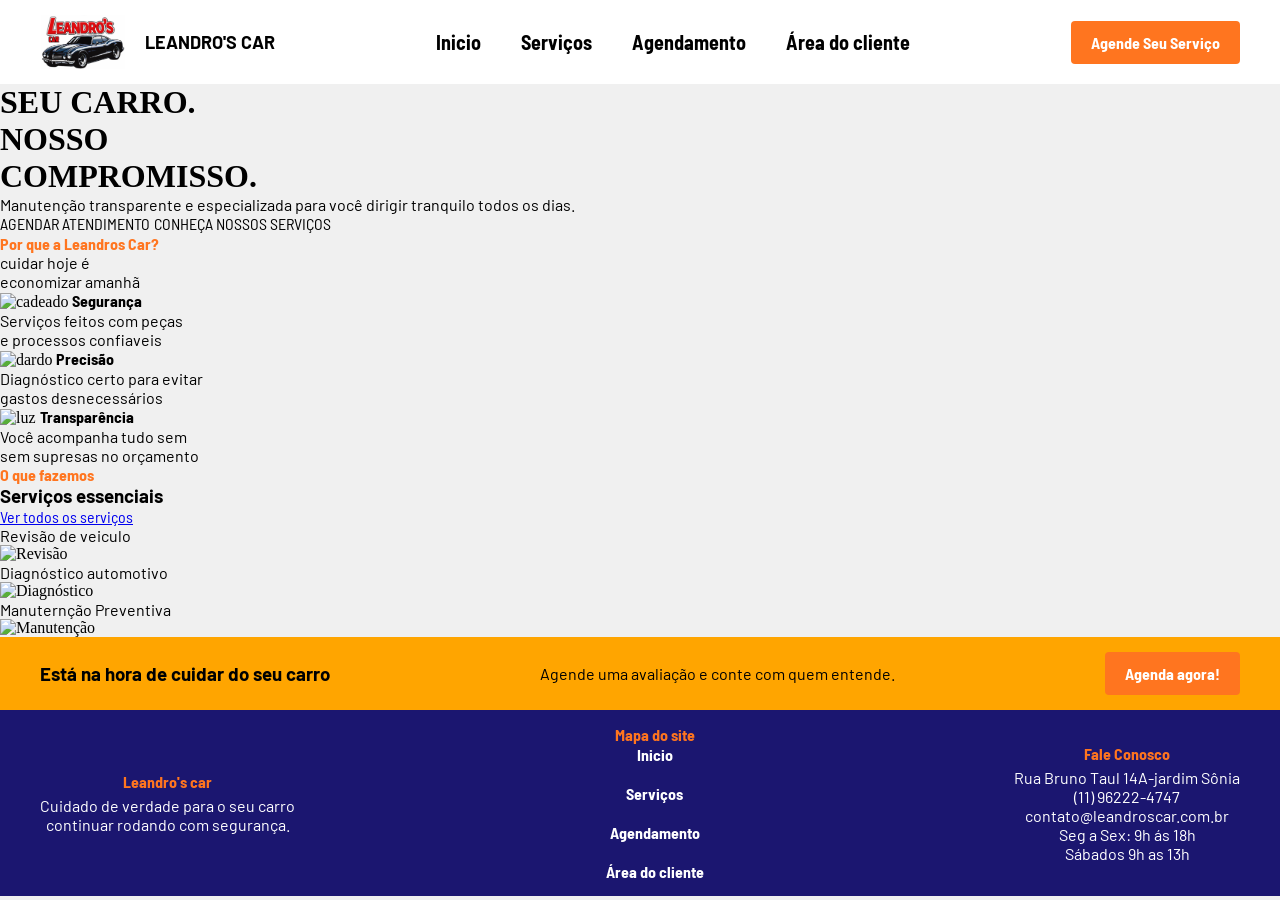
==== index.html @ 12ef2629 "Add files via upload" ====
<html>  
   <!DOCTYPE html>
   <html lang="PT-br">
    <head>
     
      <title> Leandro's Car </title>
      <meta charset="utf-8" />
	<link rel="preconnect" href="https://fonts.googleapis.com">
      <link rel="preconnect" href="https://fonts.gstatic.com" crossorigin>
      <link href="https://fonts.googleapis.com/css2?family=Barlow&display=swap" rel="stylesheet">
      <link rel="preconnect" href="https://fonts.googleapis.com">
      <link rel="preconnect" href="https://fonts.gstatic.com" crossorigin>
      <link href="https://fonts.googleapis.com/css2?family=Barlow&family=Barlow+Semi+Condensed&display=swap" rel="stylesheet">
	<link rel="Stylesheet" href="index.css" type="text/css">
  </head>

  <body>

    <div class="cabecalho">

	<div class="logo"> 
    <img src="img/Logo sem dados.png" alt="logo">
	<h3>LEANDRO'S CAR</h3>
    	</div>
    
	<nav>
            <a href="index.html">Inicio</a>
            <a href="Serviços.html">Serviços</a>
            <a href="Agendamento.html">Agendamento</a>
            <a href="Cliente.html">Área do cliente</a>
	</nav>

             <a href="Agendamento.html" class="botao">Agende Seu Serviço</a>
              </div>
            
           
  <div>
    <h1>SEU CARRO.</h1>
    <h1>NOSSO<br>COMPROMISSO.</h1>
    
    <p>
      Manutenção transparente e especializada para você dirigir tranquilo todos os dias.
    </p>
    
    <div>
      <a>AGENDAR ATENDIMENTO</a>
      <a>CONHEÇA NOSSOS SERVIÇOS</a>
    </div>
  </div>
</section>
            
            <div>
              <h4>Por que a Leandros Car?</h4>
              <p>cuidar hoje é<br> 
                economizar amanhã
              </p>
                </div>
            
            <div>
            <img src="" alt="cadeado">
            <strong>Segurança</strong>
            <p>Serviços feitos com peças<br>
               e processos confiaveis</p>
               </div>
           
             <div>
              <img src="" alt="dardo">
              <strong>Precisão</strong>
              <p>Diagnóstico certo para evitar<br>
                gastos desnecessários</p>
                </div>

             <div>
              <img src="" alt="luz">
              <strong>Transparência</strong>
              <p>Você acompanha tudo sem <br>
                sem supresas no orçamento</p>
                </div>

             <div> 
              <h4>O que fazemos</h4>
              <h3>Serviços essenciais</h3>
              <a href="Serviços.html" class="link-serviços">Ver todos os serviços</a>
               
            </div>
               
               <div>
                <p>Revisão de veiculo</p>
                <img src="" alt="Revisão">

                <p>Diagnóstico automotivo</p>
                <img src="" alt="Diagnóstico">

                <p>Manuternção Preventiva</p>
                <img src="" alt="Manutenção">
               </div>

               <div class="informacao">
                <h3>Está na hora de cuidar do seu carro</h3>
                <p>Agende uma avaliação e conte com quem entende.</p>
                <a href="Agendamento.html" class="botao">Agenda agora!</a>
		</div>
              
            <div class="rodape">
		<div class= "colunaa">
              <h4>Leandro's car</h4>
              <p>Cuidado de verdade para o seu carro <br>
                 continuar rodando com segurança.</p>
		</div>
		
		<div class= "colunab">
              <h4>Mapa do site</h4>
              <a href="index.html">Inicio</a>
              <br>    
              <a href="Serviços.html">Serviços</a> 
              <br>
              <a href="Agendamento.html">Agendamento</a>
              <br>
              <a href="Cliente.html">Área do cliente</a>
		</div>     
           
		<div class= "colunac">
              <h4>Fale Conosco</h4>
              <p>Rua Bruno Taul 14A-jardim Sônia<br>
              (11) 96222-4747<br>
               contato@leandroscar.com.br<br>
              Seg a Sex: 9h ás 18h<br>
              Sábados 9h as 13h</p>
		</div>
             </div>     
  </body>


</html>
---- index.css ----
/*TEXTO*/
h3 {
   font-family: "Barlow", sans-serif;
}
		h2 {
	 font-family: "Barlow Semi Condensed", sans-serif;
	 color: orange;

	}
		h4 {
	 font-family: "Barlow Semi Condensed", sans-serif;
	color: #ff751f;
	}
	
		p {
	 font-family: "Barlow", sans-serif;	

	}

		a {
	 font-family: "Barlow Semi Condensed", sans-serif;

	}

		table {
	 font-family: "Barlow", sans-serif;
	
	}

		strong {
	 font-family: "Barlow Semi Condensed", sans-serif;
	
	}

		body {
 	 background-color: #f0f0f0; 
	}



/*CABECALHO*/

* {
  margin: 0;
  padding: 0;
  box-sizing: border-box;
}

.cabecalho {
   display: flex;
   align-items: center;
   justify-content: space-between;
   background-color: white;
   padding: 15px 40px;
	
	}


/*LOGO*/
.logo {
    display: flex;
    align-items: center;
    gap: 20px;
	}

.logo img {
	width: 85px;
	height: auto;
	}

.logo h3 {
	 font-size: 18px;
	}



/*NAVEGACÃO*/
nav {
    display: flex;
    gap: 40px;
}

nav a {
    color: black;
    text-decoration: none;
    font-weight: bold;
    font-size: 20px;
    transition: color 0.2s;
}

nav a:hover {
  color:orange;
}


/*BOTÃO DE AGENDAMENTO*/
	.botao {
  background-color: #ff751f;
  color: white;
  padding: 12px 20px;
  text-decoration: none;
  font-weight: bold;
  display: inline-block;
  border-radius: 4px;
}

.botao:hover {
  background-color: #c83d13;
}


/*RODAPÉ*/
* {
  margin: 0;
  padding: 0;
  box-sizing: border-box;
}
.rodape{
   display: flex;
   align-items: center;
   justify-content: space-between;
   background-color:#1b1670;
   padding: 15px 40px;
   color: white;
}

.container {
  display: flex;
  flex-direction: column; 
  gap: 5px; 
  text-align: center;
}


.colunaa{
  display: flex;
  flex-direction: column; 
  gap: 5px; 
  text-align: center;

}

.colunab {
  display: flex;
  flex-direction: column; 
  gap: 1px; 
  text-align: center;
  font-weight: bold;
  
}

.colunab a {
  color: white; 
  text-decoration: none; 
  transition: color 0.2s; 
}
.colunab a:hover {
  color: orange;

}
.colunac{
  display: flex;
  flex-direction: column; 
  gap: 5px; 
  text-align: center;
}

/*EXTRA*/
* {
  margin: 0;
  padding: 0;
  box-sizing: border-box;
}

.informacao {
   display: flex;
   align-items: center;
   justify-content: space-between;
   background-color: orange;
   padding: 15px 40px;
   color: black;
	}

/*BOTÃO DE AGENDAMENTO*/

.botaodois{
  background-color: black;
  color: white;
  padding: 12px 20px;
  text-decoration: none;
  font-weight: bold;
  display: inline-block;
  border-radius: 4px;
}

.botaodois:hover {
  background-color: black;
}

.link-serviços:hover {
    color: red;
}
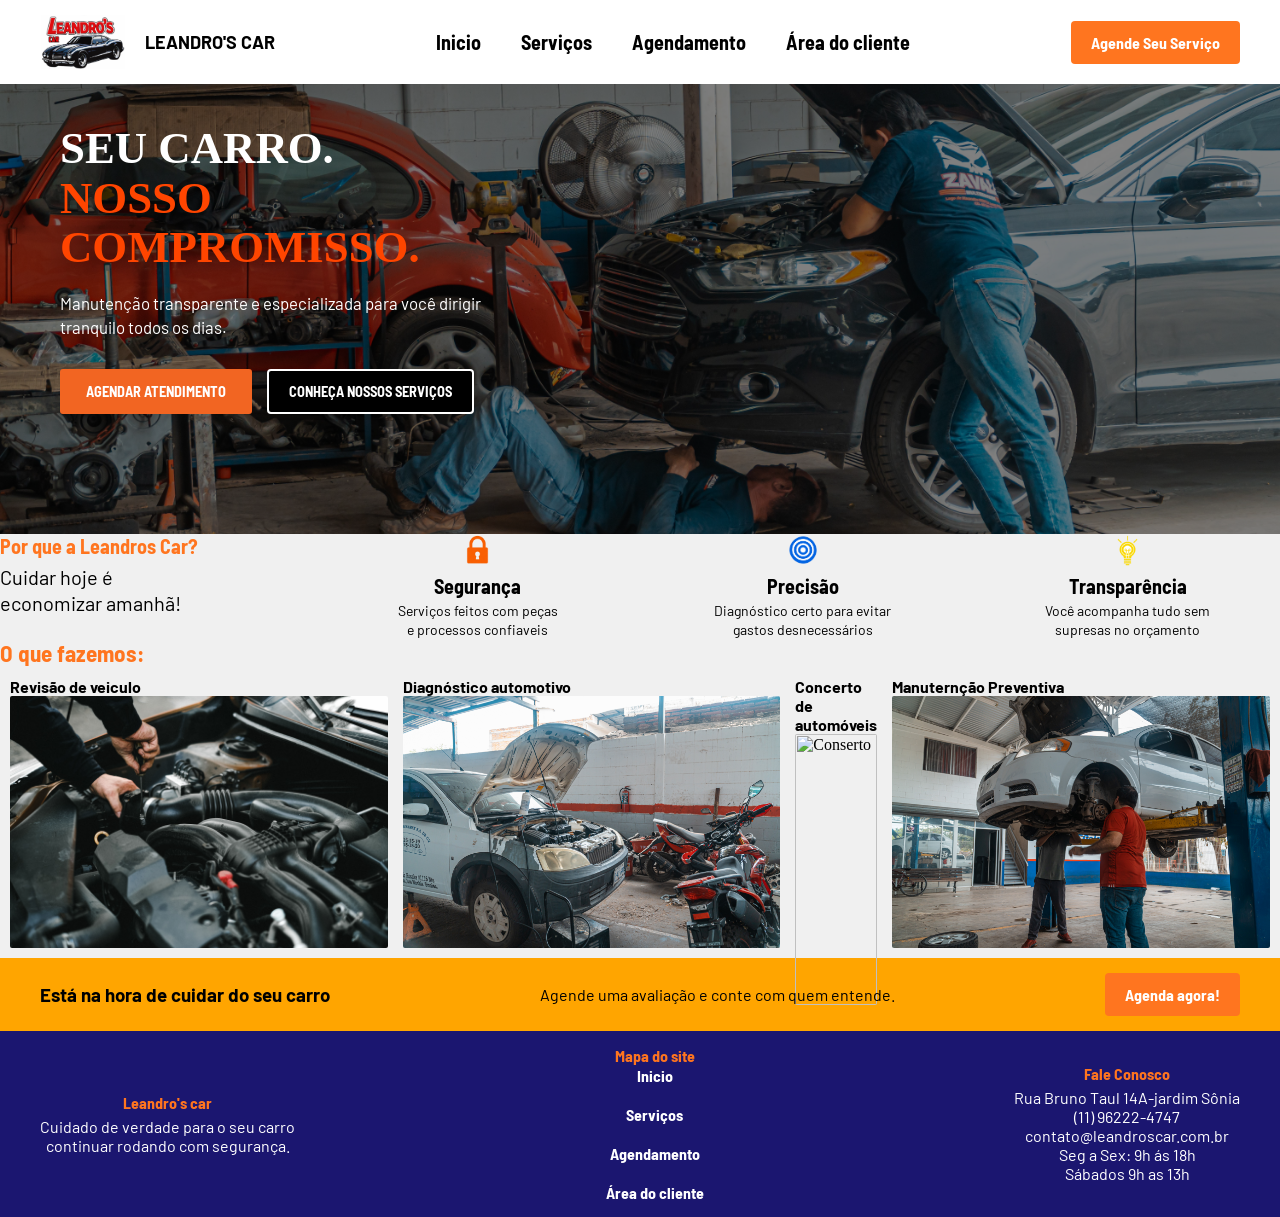
==== commit 9ff587a8: "Update index.html" ====
--- a/index.html
+++ b/index.html
@@ -34,66 +34,79 @@
               </div>
             
            
-  <div>
+ <div class="sub-cabecalho">
+  <div class="sub-sub">
     <h1>SEU CARRO.</h1>
-    <h1>NOSSO<br>COMPROMISSO.</h1>
+    <h1 class="cor">NOSSO<br>COMPROMISSO.</h1>
     
     <p>
       Manutenção transparente e especializada para você dirigir tranquilo todos os dias.
     </p>
     
-    <div>
-      <a>AGENDAR ATENDIMENTO</a>
-      <a>CONHEÇA NOSSOS SERVIÇOS</a>
+    <div class="botoes">
+      <a href="Agendamento.html" class="botaoUM">AGENDAR ATENDIMENTO</a>
+      <a href="Serviços.html" class="botaoDois">CONHEÇA NOSSOS SERVIÇOS</a>
     </div>
   </div>
-</section>
+</div>
             
-            <div>
+        <div class="pilar">
+              <div class="pilarA">
+              <div class="pilar-icon-container"></div>
               <h4>Por que a Leandros Car?</h4>
-              <p>cuidar hoje é<br> 
-                economizar amanhã
+              <p id="idUM"> Cuidar hoje é<br> 
+                economizar amanhã!
               </p>
-                </div>
+            </div>
             
-            <div>
-            <img src="" alt="cadeado">
-            <strong>Segurança</strong>
-            <p>Serviços feitos com peças<br>
+            <div class="pilarB">
+              <img src="img/Cadeado.png" alt="cadeado">
+              <strong>Segurança</strong>
+              <p>Serviços feitos com peças<br>
                e processos confiaveis</p>
-               </div>
+            </div>
            
-             <div>
-              <img src="" alt="dardo">
+             <div class="pilarC">
+              <img src="img/Alvo.png" alt="dardo">
               <strong>Precisão</strong>
               <p>Diagnóstico certo para evitar<br>
                 gastos desnecessários</p>
+            </div>
+
+             <div class="pilarD">
+              <img src="img/Lampada.png" alt="luz">
+              <strong>Transparência</strong>
+              <p>Você acompanha tudo sem <br>
+                supresas no orçamento</p>
+             </div>
+        </div>
+             <div> 
+              <h4 id="idTres">O que fazemos:</h4>
+            </div>
+               
+            <div class="servicos">
+
+                <div class="imgUM">
+                <p>Revisão de veiculo</p>
+                <img src="img/Revisão.png" alt="Revisão">
+                </div>
+                
+                <div class="imgDois">
+                <p>Diagnóstico automotivo</p>
+                <img src="img/Diagnóstico.png" alt="Diagnóstico">
                 </div>
 
-             <div>
-              <img src="" alt="luz">
-              <strong>Transparência</strong>
-              <p>Você acompanha tudo sem <br>
-                sem supresas no orçamento</p>
+                <div class="imgTres">
+                <p>Concerto de automóveis</p>
+                <img src="img/Conserto.png" alt="Conserto">
                 </div>
 
-             <div> 
-              <h4>O que fazemos</h4>
-              <h3>Serviços essenciais</h3>
-              <a href="Serviços.html" class="link-serviços">Ver todos os serviços</a>
-               
+                <div class="imgQuatro">
+                <p>Manuternção Preventiva</p>
+                <img src="img/Manutenção.png" alt="Manutenção">
+                </div>
+
             </div>
-               
-               <div>
-                <p>Revisão de veiculo</p>
-                <img src="" alt="Revisão">
-
-                <p>Diagnóstico automotivo</p>
-                <img src="" alt="Diagnóstico">
-
-                <p>Manuternção Preventiva</p>
-                <img src="" alt="Manutenção">
-               </div>
 
                <div class="informacao">
                 <h3>Está na hora de cuidar do seu carro</h3>
@@ -131,4 +144,4 @@
   </body>
 
 
-</html>+</html>
--- a/index.css
+++ b/index.css
@@ -56,7 +56,6 @@
 	}
 
 
-/*LOGO*/
 .logo {
     display: flex;
     align-items: center;
@@ -71,6 +70,202 @@
 .logo h3 {
 	 font-size: 18px;
 	}
+
+
+
+
+
+
+
+/*BODY*/
+.sub-cabecalho {
+  position: relative;
+  width: 100%;
+  min-height: 450px;
+  background-image: url('img/Mecanica.png');
+  background-size: cover;
+  background-position: center;
+  padding: 40px 60px;
+  box-sizing: border-box;
+  color: white;
+}
+
+.sub-cabecalho::before {
+  content: "";
+  position: absolute;
+  top: 0;
+  left: 0;
+  width: 100%;
+  height: 100%;
+  background: rgba(0, 0, 0, 0.496);
+  z-index: 1;
+}
+
+.sub-sub {
+  position: relative;
+  z-index: 2;
+  max-width: 450px;
+}
+
+.sub-sub h1 {
+  margin: 0;
+  font-size: 2.8rem;
+  font-weight: 800;
+  text-transform: uppercase;
+  line-height: 1.1;
+  color: white;
+}
+
+.sub-sub h1.cor {
+  color: orangered; 
+}
+
+.sub-sub p {
+  font-size: 1.05rem;
+  margin: 20px 0 30px 0;
+  color: white;
+  line-height: 1.4;
+}
+
+.botoes {
+  display: flex;
+  gap: 15px;
+  flex-wrap: wrap;
+}
+
+.botaoUM {
+  background-color: #f26522;
+  color: #ffffff;
+  padding: 12px 24px;
+  font-size: 0.9rem;
+  font-weight: bold;
+  text-transform: uppercase;
+  text-decoration: none;
+  border-radius: 3px;
+  border: 2px solid #f26522;
+  transition: background-color 0.2s ease;
+}
+
+.botaoUM:hover {
+  background-color: #d85213;
+  border-color: #d85213;
+}
+
+
+.botaoDois {
+  background-color: #f26522;
+  color: white;
+  padding: 12px 24px;
+  font-size: 0.9rem;
+  font-weight: bold;
+  text-transform: uppercase;
+  text-decoration: none;
+  border-radius: 3px;
+  border: 2px solid white;
+  transition: all 0.2s ease;
+}
+
+.botaoDois:hover {
+  background-color: #d85213;
+  border-color: #d85213;
+}
+
+/*MARKETING*/
+.pilar {
+  display: flex;
+  justify-content: space-between;
+  align-items: flex-start;
+  gap: 20px;
+  font-family: sans-serif;
+  width: 100%;
+}
+
+.pilarA, .pilarB, .pilarC, .pilarD {
+  flex: 1;
+  display: flex;
+  flex-direction: column;
+  align-items: center;
+  text-align: center;
+}
+
+.pilarA {
+  align-items: flex-start;
+  text-align: left;
+}
+
+.pilar h4, .pilar strong {
+  margin: 0 0 6px 0;
+  font-size: 20px;
+}
+
+.pilar img {
+  max-height: 32px;
+  width: auto;
+  object-fit: contain;
+}
+
+.pilar strong {
+  margin-top: 8px;
+  margin-bottom: 4px;
+}
+
+.pilar p {
+  font-size: 14px;
+  margin: 0;
+  line-height: 1.3;
+}
+
+#idUM {
+  font-size: 20px;
+}
+
+
+/*SERVIÇOS*/
+
+#idTres {
+  align-items: left;
+  font-size: 23px;
+}
+
+.link-servicos {
+  align-items: flex-end;
+  color: #ff6b35; 
+  text-decoration: none; 
+  font-size: 14px;
+  font-weight: 500;
+  margin-left: auto;
+}
+
+.link-serviços:hover {
+    text-decoration: underline; 
+}
+
+.servicos {
+  display: flex;
+  justify-content: space-between;
+  gap: 15px;
+  width: 100%;
+  max-width: 2000px auto;
+  margin: 0 auto;
+  padding: 10px;
+  box-sizing: border-box;
+}
+
+.servicos img {
+  width: 100%;
+  max-width: 1080px; 
+  object-fit: cover;
+  border-radius: 2px;
+}
+
+.servicos p {
+  justify-content: space-between;
+  width: 100%;
+  max-width: 1080px; 
+  object-fit: cover;
+  border-radius: 2px;
+  font-weight: bold;
+}
 
 
 
@@ -165,7 +360,7 @@
   text-align: center;
 }
 
-/*EXTRA*/
+/*Avaliação*/
 * {
   margin: 0;
   padding: 0;
@@ -181,7 +376,6 @@
    color: black;
 	}
 
-/*BOTÃO DE AGENDAMENTO*/
 
 .botaodois{
   background-color: black;
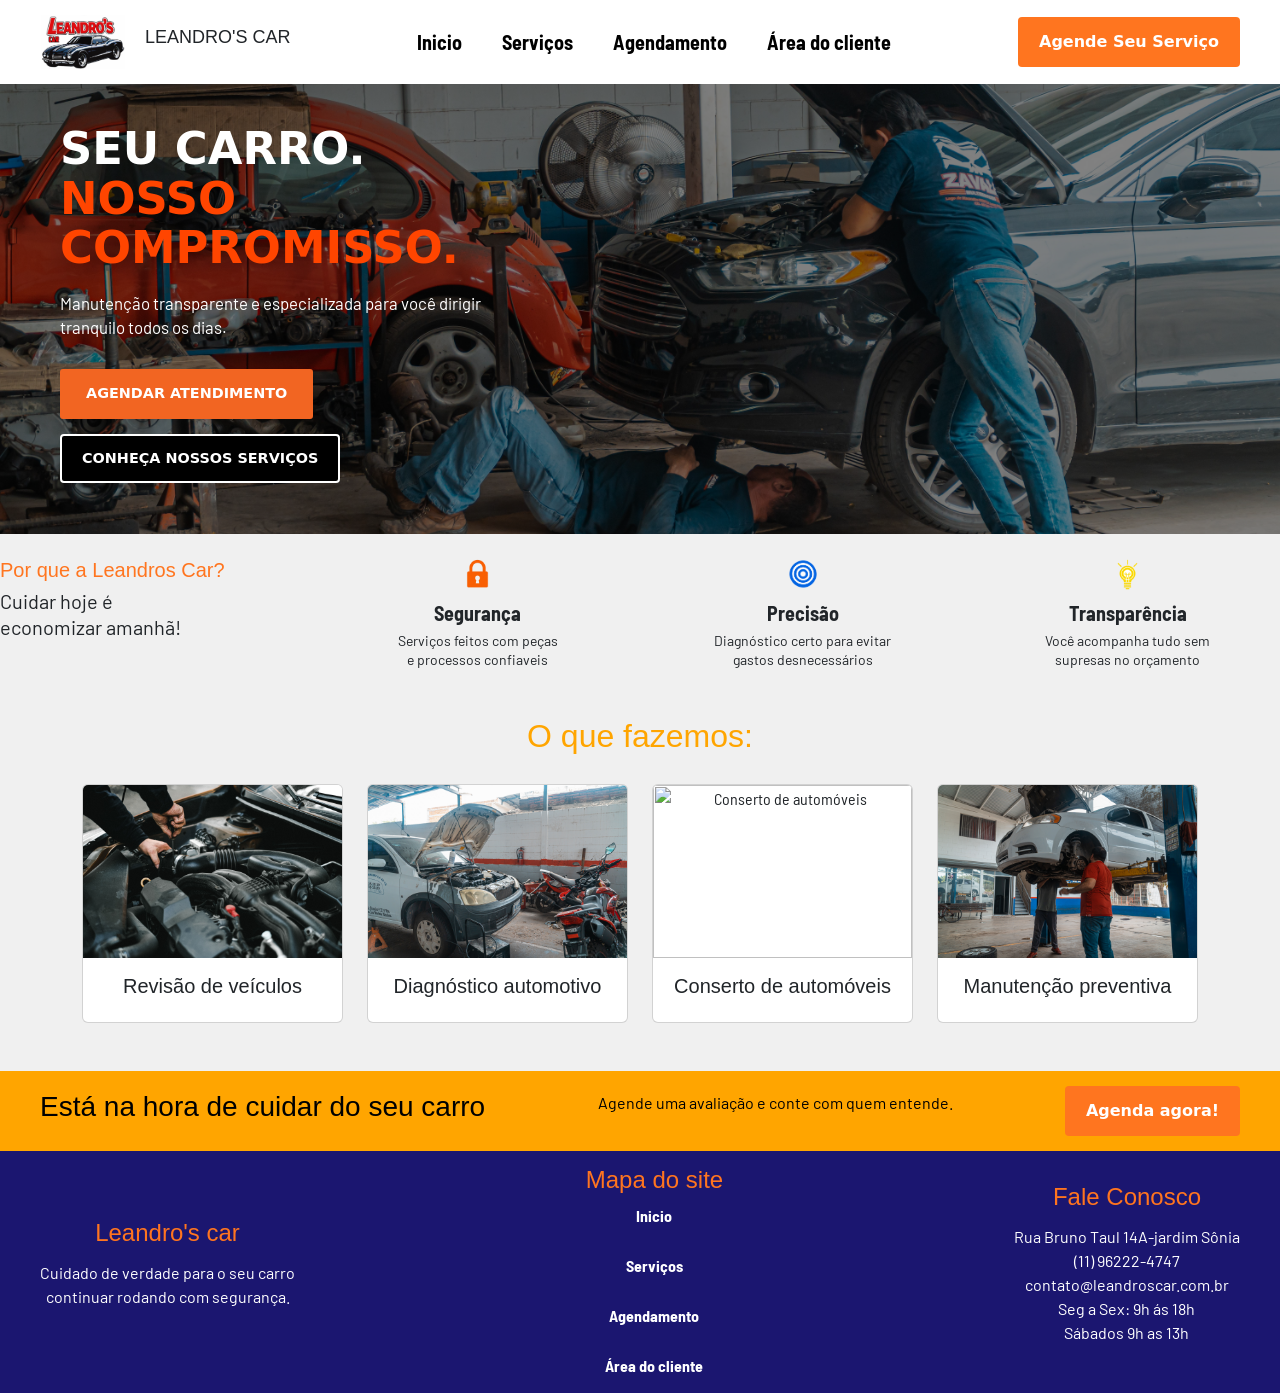
==== commit b27109df: "Integrate Bootstrap and enhance HTML structure Added Bootstrap for styling and improved layout struc" ====
--- a/index.html
+++ b/index.html
@@ -1,11 +1,11 @@
 <html>  
-   <!DOCTYPE html>
-   <html lang="PT-br">
     <head>
-     
       <title> Leandro's Car </title>
       <meta charset="utf-8" />
-	<link rel="preconnect" href="https://fonts.googleapis.com">
+      <meta name="viewport" content="width=device-width, initial-scale=1">
+      <!-- Aqui carregamos o Bootstrap para usar as classes dele nesta página. -->
+      <link href="https://cdn.jsdelivr.net/npm/bootstrap@5.3.3/dist/css/bootstrap.min.css" rel="stylesheet">
+	  <link rel="preconnect" href="https://fonts.googleapis.com">
       <link rel="preconnect" href="https://fonts.gstatic.com" crossorigin>
       <link href="https://fonts.googleapis.com/css2?family=Barlow&display=swap" rel="stylesheet">
       <link rel="preconnect" href="https://fonts.googleapis.com">
@@ -30,7 +30,8 @@
             <a href="Cliente.html">Área do cliente</a>
 	</nav>
 
-             <a href="Agendamento.html" class="botao">Agende Seu Serviço</a>
+             <!-- Os botões usam a classe .btn do Bootstrap junto com as classes de estilo do site. -->
+             <a href="Agendamento.html" class="btn botao">Agende Seu Serviço</a>
               </div>
             
            
@@ -44,16 +45,17 @@
     </p>
     
     <div class="botoes">
-      <a href="Agendamento.html" class="botaoUM">AGENDAR ATENDIMENTO</a>
-      <a href="Serviços.html" class="botaoDois">CONHEÇA NOSSOS SERVIÇOS</a>
+      <a href="Agendamento.html" class="btn botaoUM">AGENDAR ATENDIMENTO</a>
+      <a href="Serviços.html" class="btn botaoDois">CONHEÇA NOSSOS SERVIÇOS</a>
     </div>
   </div>
 </div>
-            
+        <br>
         <div class="pilar">
               <div class="pilarA">
               <div class="pilar-icon-container"></div>
-              <h4>Por que a Leandros Car?</h4>
+              <h4 id="tamanho" >Por que a Leandros Car?</h4>
+		
               <p id="idUM"> Cuidar hoje é<br> 
                 economizar amanhã!
               </p>
@@ -80,38 +82,48 @@
                 supresas no orçamento</p>
              </div>
         </div>
-             <div> 
-              <h4 id="idTres">O que fazemos:</h4>
-            </div>
-               
-            <div class="servicos">
-
-                <div class="imgUM">
-                <p>Revisão de veiculo</p>
-                <img src="img/Revisão.png" alt="Revisão">
-                </div>
-                
-                <div class="imgDois">
-                <p>Diagnóstico automotivo</p>
-                <img src="img/Diagnóstico.png" alt="Diagnóstico">
-                </div>
-
-                <div class="imgTres">
-                <p>Concerto de automóveis</p>
-                <img src="img/Conserto.png" alt="Conserto">
-                </div>
-
-                <div class="imgQuatro">
-                <p>Manuternção Preventiva</p>
-                <img src="img/Manutenção.png" alt="Manutenção">
-                </div>
-
-            </div>
+             <section class="container py-5" aria-labelledby="servicos-titulo">
+               <h2 class="text-center mb-4" id="servicos-titulo">O que fazemos:</h2>
+               <div class="row g-4">
+                 <div class="col-6 col-md-3">
+                   <a class="card h-100 text-dark text-decoration-none servico-card" href="Agendamento.html?servico=revisao">
+                     <img class="card-img-top servico-imagem" src="img/Revisão.png" alt="Revisão de veículos">
+                     <div class="card-body">
+                       <h3 class="card-title h5">Revisão de veículos</h3>
+                     </div>
+                   </a>
+                 </div>
+                 <div class="col-6 col-md-3">
+                   <a class="card h-100 text-dark text-decoration-none servico-card" href="Agendamento.html?servico=diagnostico">
+                     <img class="card-img-top servico-imagem" src="img/Diagnóstico.png" alt="Diagnóstico automotivo">
+                     <div class="card-body">
+                       <h3 class="card-title h5">Diagnóstico automotivo</h3>
+                     </div>
+                   </a>
+                 </div>
+                 <div class="col-6 col-md-3">
+                   <a class="card h-100 text-dark text-decoration-none servico-card" href="Agendamento.html?servico=conserto">
+                     <img class="card-img-top servico-imagem" src="img/Conserto.png" alt="Conserto de automóveis">
+                     <div class="card-body">
+                       <h3 class="card-title h5">Conserto de automóveis</h3>
+                     </div>
+                   </a>
+                 </div>
+                 <div class="col-6 col-md-3">
+                   <a class="card h-100 text-dark text-decoration-none servico-card" href="Agendamento.html?servico=manutencao">
+                     <img class="card-img-top servico-imagem" src="img/Manutenção.png" alt="Manutenção preventiva">
+                     <div class="card-body">
+                       <h3 class="card-title h5">Manutenção preventiva</h3>
+                     </div>
+                   </a>
+                 </div>
+               </div>
+             </section>
 
                <div class="informacao">
                 <h3>Está na hora de cuidar do seu carro</h3>
                 <p>Agende uma avaliação e conte com quem entende.</p>
-                <a href="Agendamento.html" class="botao">Agenda agora!</a>
+                <a href="Agendamento.html" class="btn botao">Agenda agora!</a>
 		</div>
               
             <div class="rodape">
